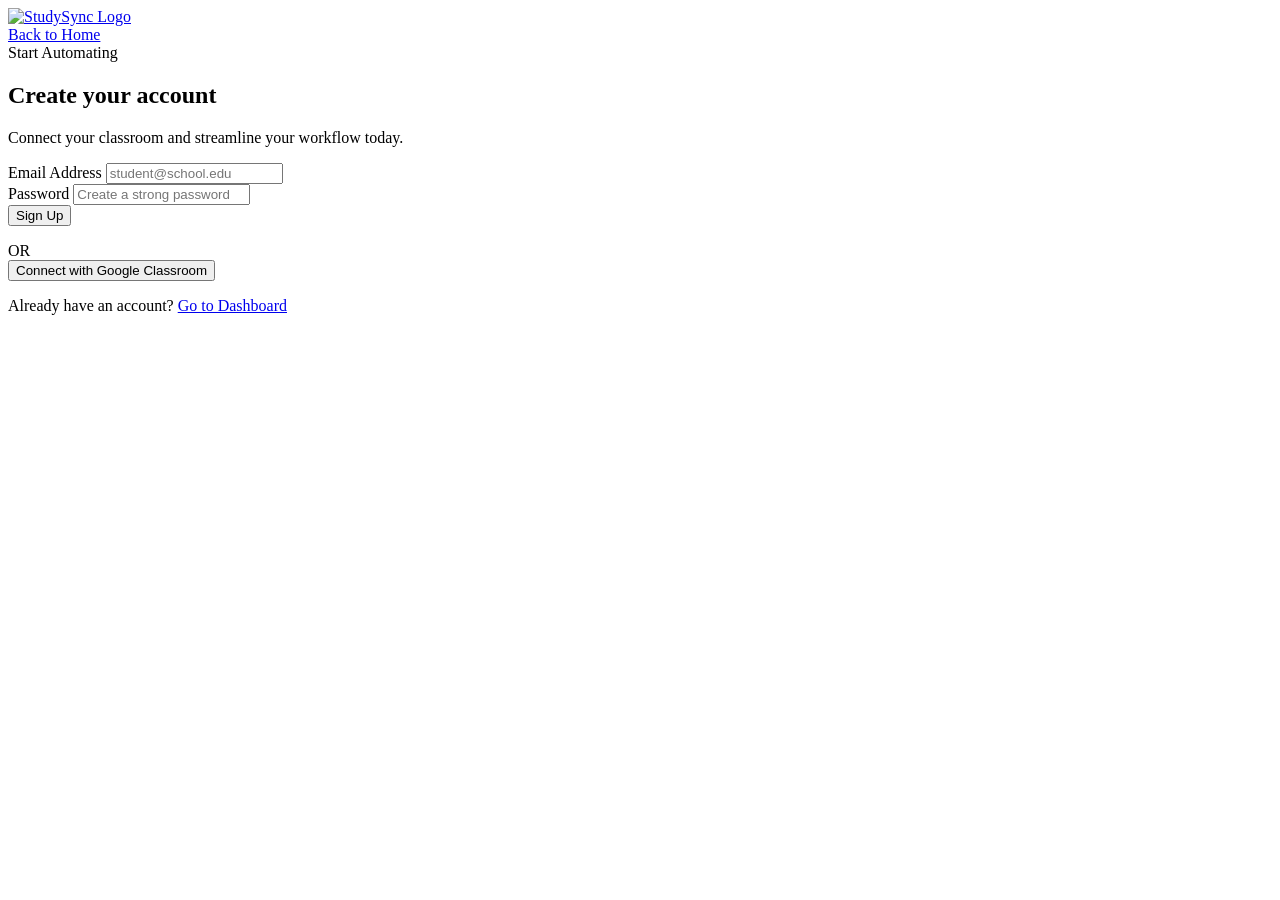
==== register.html @ 4ff4bbeb "Create register.html for user registration" ====
<html lang="en">
<head>
    <meta charset="UTF-8">
    <meta name="viewport" content="width=device-width, initial-scale=1.0">
    <title>Register | StudySync</title>
    <link rel="stylesheet" href="register.css">
    <link href="https://fonts.googleapis.com/css2?family=Space+Grotesk:wght@400;600;700&display=swap" rel="stylesheet">
    <script src="https://cdn.jsdelivr.net/npm/@supabase/supabase-js@2"></script>
</head>
<body>

    <nav class="navbar">
        <div class="nav-container">
            <a href="index.html" class="logo-link">
                <img src="https://raw.githubusercontent.com/saatwikdas69420/vs-hacks/main/full-logo.png" alt="StudySync Logo" class="nav-logo">
            </a>
            <div class="nav-links">
                <a href="index.html" class="nav-btn btn-secondary">Back to Home</a>
            </div>
        </div>
    </nav>

    <main class="register-container section-reveal">
        <div class="register-box">
            <div class="badge">Start Automating</div>
            <h2>Create your account</h2>
            <p>Connect your classroom and streamline your workflow today.</p>

            <div id="alert-box" class="alert hidden"></div>

            <form id="register-form" class="auth-form">
                <div class="input-group">
                    <label for="email">Email Address</label>
                    <input type="email" id="email" name="email" required placeholder="student@school.edu">
                </div>
                
                <div class="input-group">
                    <label for="password">Password</label>
                    <input type="password" id="password" name="password" required placeholder="Create a strong password">
                </div>

                <button type="submit" class="btn btn-primary btn-full" id="submit-btn">
                    Sign Up
                </button>
            </form>

            <div class="divider">
                <span>OR</span>
            </div>

            <button id="google-auth-btn" class="btn btn-yellow btn-full">
                Connect with Google Classroom
            </button>
            
            <p class="login-prompt">Already have an account? <a href="m-dashboard.html">Go to Dashboard</a></p>
        </div>
    </main>

    <script src="register.js"></script>
</body>
</html>
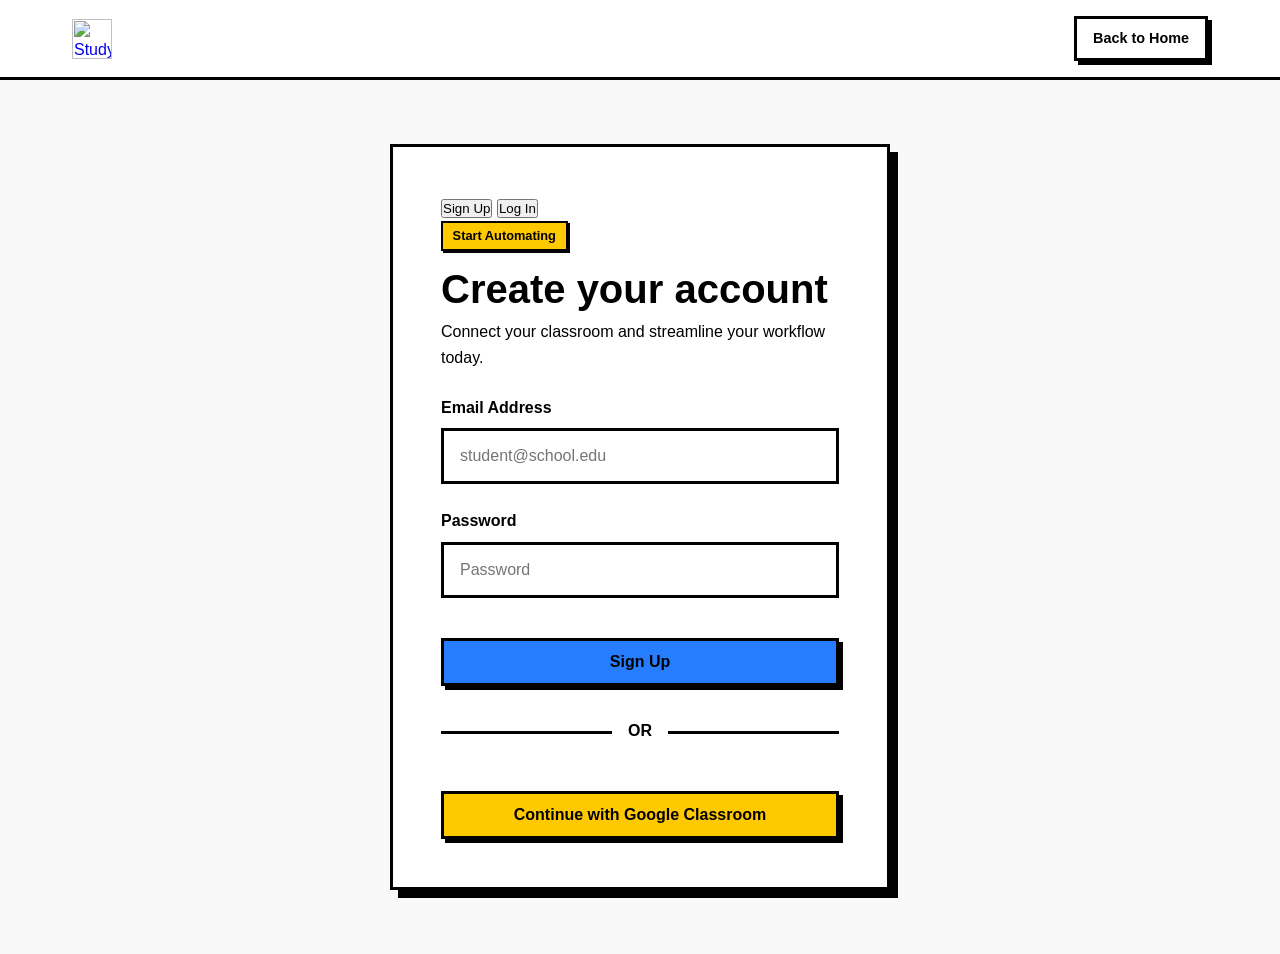
==== commit 23a86902: "Update title and form elements in register.html" ====
--- a/register.html
+++ b/register.html
@@ -2,7 +2,7 @@
 <head>
     <meta charset="UTF-8">
     <meta name="viewport" content="width=device-width, initial-scale=1.0">
-    <title>Register | StudySync</title>
+    <title>Account | StudySync</title>
     <link rel="stylesheet" href="register.css">
     <link href="https://fonts.googleapis.com/css2?family=Space+Grotesk:wght@400;600;700&display=swap" rel="stylesheet">
     <script src="https://cdn.jsdelivr.net/npm/@supabase/supabase-js@2"></script>
@@ -22,13 +22,22 @@
 
     <main class="register-container section-reveal">
         <div class="register-box">
-            <div class="badge">Start Automating</div>
-            <h2>Create your account</h2>
-            <p>Connect your classroom and streamline your workflow today.</p>
+            
+            <div class="auth-toggle" id="auth-toggle-container">
+                <div class="toggle-slider" id="toggle-slider"></div>
+                <button type="button" class="toggle-btn" id="btn-signup">Sign Up</button>
+                <button type="button" class="toggle-btn" id="btn-login">Log In</button>
+            </div>
+
+            <div class="text-group">
+                <div class="badge text-transition" id="auth-badge">Start Automating</div>
+                <h2 class="text-transition" id="auth-title">Create your account</h2>
+                <p class="text-transition" id="auth-subtitle">Connect your classroom and streamline your workflow today.</p>
+            </div>
 
             <div id="alert-box" class="alert hidden"></div>
 
-            <form id="register-form" class="auth-form">
+            <form id="auth-form" class="auth-form">
                 <div class="input-group">
                     <label for="email">Email Address</label>
                     <input type="email" id="email" name="email" required placeholder="student@school.edu">
@@ -36,10 +45,10 @@
                 
                 <div class="input-group">
                     <label for="password">Password</label>
-                    <input type="password" id="password" name="password" required placeholder="Create a strong password">
+                    <input type="password" id="password" name="password" required placeholder="Password">
                 </div>
 
-                <button type="submit" class="btn btn-primary btn-full" id="submit-btn">
+                <button type="submit" class="btn btn-primary btn-full text-transition" id="submit-btn">
                     Sign Up
                 </button>
             </form>
@@ -49,10 +58,9 @@
             </div>
 
             <button id="google-auth-btn" class="btn btn-yellow btn-full">
-                Connect with Google Classroom
+                Continue with Google Classroom
             </button>
             
-            <p class="login-prompt">Already have an account? <a href="m-dashboard.html">Go to Dashboard</a></p>
         </div>
     </main>
 
--- a/register.css
+++ b/register.css
@@ -0,0 +1,225 @@
+/* --- Variables & Reset --- */
+:root {
+    --bg-color: #ffffff;
+    --primary-blue: #267dff;
+    --accent-yellow: #ffc900;
+    --border-color: #000000;
+    --text-color: #000000;
+    --border-width: 3px;
+    --shadow-offset: 6px;
+}
+
+* {
+    margin: 0;
+    padding: 0;
+    box-sizing: border-box;
+}
+
+body {
+    font-family: 'Space Grotesk', sans-serif;
+    background-color: var(--bg-color);
+    color: var(--text-color);
+    line-height: 1.6;
+    min-height: 100vh;
+    display: flex;
+    flex-direction: column;
+}
+
+/* --- Typography --- */
+h2 {
+    font-size: 2.5rem;
+    font-weight: 700;
+    line-height: 1.1;
+    margin-bottom: 0.5rem;
+}
+
+p {
+    margin-bottom: 1.5rem;
+}
+
+/* --- Navbar (Shared styles) --- */
+.navbar {
+    border-bottom: var(--border-width) solid var(--border-color);
+    background-color: var(--bg-color);
+}
+
+.nav-container {
+    max-width: 1200px;
+    margin: 0 auto;
+    padding: 1rem 2rem;
+    display: flex;
+    justify-content: space-between;
+    align-items: center;
+}
+
+.nav-logo {
+    height: 40px;
+}
+
+/* --- Buttons --- */
+.btn, .nav-btn {
+    text-decoration: none;
+    font-weight: 700;
+    font-size: 1rem;
+    color: var(--text-color);
+    border: var(--border-width) solid var(--border-color);
+    box-shadow: 4px 4px 0 var(--border-color);
+    transition: all 0.15s ease-in-out;
+    cursor: pointer;
+    display: inline-block;
+    padding: 0.75rem 1.5rem;
+    text-align: center;
+}
+
+.nav-btn {
+    padding: 0.5rem 1rem;
+    font-size: 0.9rem;
+}
+
+.btn-primary { background-color: var(--primary-blue); }
+.btn-secondary { background-color: var(--bg-color); }
+.btn-yellow { background-color: var(--accent-yellow); }
+
+.btn-full {
+    width: 100%;
+    margin-top: 1rem;
+}
+
+.btn:hover, .nav-btn:hover {
+    transform: translate(2px, 2px);
+    box-shadow: 2px 2px 0 var(--border-color);
+}
+
+.btn:active, .nav-btn:active {
+    transform: translate(4px, 4px);
+    box-shadow: 0px 0px 0 var(--border-color);
+}
+
+/* --- Registration Layout --- */
+.register-container {
+    flex: 1;
+    display: flex;
+    justify-content: center;
+    align-items: center;
+    padding: 4rem 2rem;
+    background-color: #f8f8f8;
+}
+
+.register-box {
+    background-color: var(--bg-color);
+    border: var(--border-width) solid var(--border-color);
+    padding: 3rem;
+    width: 100%;
+    max-width: 500px;
+    box-shadow: 8px 8px 0 var(--border-color);
+}
+
+.badge {
+    display: inline-block;
+    background-color: var(--accent-yellow);
+    border: 2px solid var(--border-color);
+    padding: 0.2rem 0.6rem;
+    font-weight: 700;
+    font-size: 0.8rem;
+    margin-bottom: 1rem;
+    box-shadow: 2px 2px 0 var(--border-color);
+}
+
+/* --- Forms --- */
+.input-group {
+    margin-bottom: 1.5rem;
+    text-align: left;
+}
+
+.input-group label {
+    display: block;
+    font-weight: 700;
+    margin-bottom: 0.5rem;
+}
+
+.input-group input {
+    width: 100%;
+    padding: 1rem;
+    font-family: 'Space Grotesk', sans-serif;
+    font-size: 1rem;
+    border: var(--border-width) solid var(--border-color);
+    background-color: #fff;
+    outline: none;
+    transition: box-shadow 0.2s ease;
+}
+
+.input-group input:focus {
+    box-shadow: 4px 4px 0 var(--primary-blue);
+}
+
+/* --- Divider --- */
+.divider {
+    text-align: center;
+    margin: 2rem 0;
+    position: relative;
+}
+
+.divider::before {
+    content: "";
+    position: absolute;
+    top: 50%;
+    left: 0;
+    right: 0;
+    border-top: var(--border-width) solid var(--border-color);
+    z-index: 1;
+}
+
+.divider span {
+    background-color: var(--bg-color);
+    padding: 0 1rem;
+    position: relative;
+    z-index: 2;
+    font-weight: 700;
+}
+
+.login-prompt {
+    margin-top: 2rem;
+    text-align: center;
+    font-weight: 600;
+}
+
+.login-prompt a {
+    color: var(--primary-blue);
+    text-decoration: none;
+    border-bottom: 2px solid var(--primary-blue);
+}
+
+.login-prompt a:hover {
+    background-color: var(--primary-blue);
+    color: #fff;
+}
+
+/* --- Alerts --- */
+.alert {
+    padding: 1rem;
+    border: var(--border-width) solid var(--border-color);
+    margin-bottom: 1.5rem;
+    font-weight: 600;
+    box-shadow: 3px 3px 0 var(--border-color);
+}
+
+.alert.hidden {
+    display: none;
+}
+
+.alert.error { background-color: #ff4d4d; color: white; }
+.alert.success { background-color: #00cc66; color: white; }
+
+/* --- Reveal Animation --- */
+.section-reveal {
+    opacity: 0;
+    transform: translateY(20px);
+    animation: slideUp 0.5s ease-out forwards;
+}
+
+@keyframes slideUp {
+    to {
+        opacity: 1;
+        transform: translateY(0);
+    }
+}
